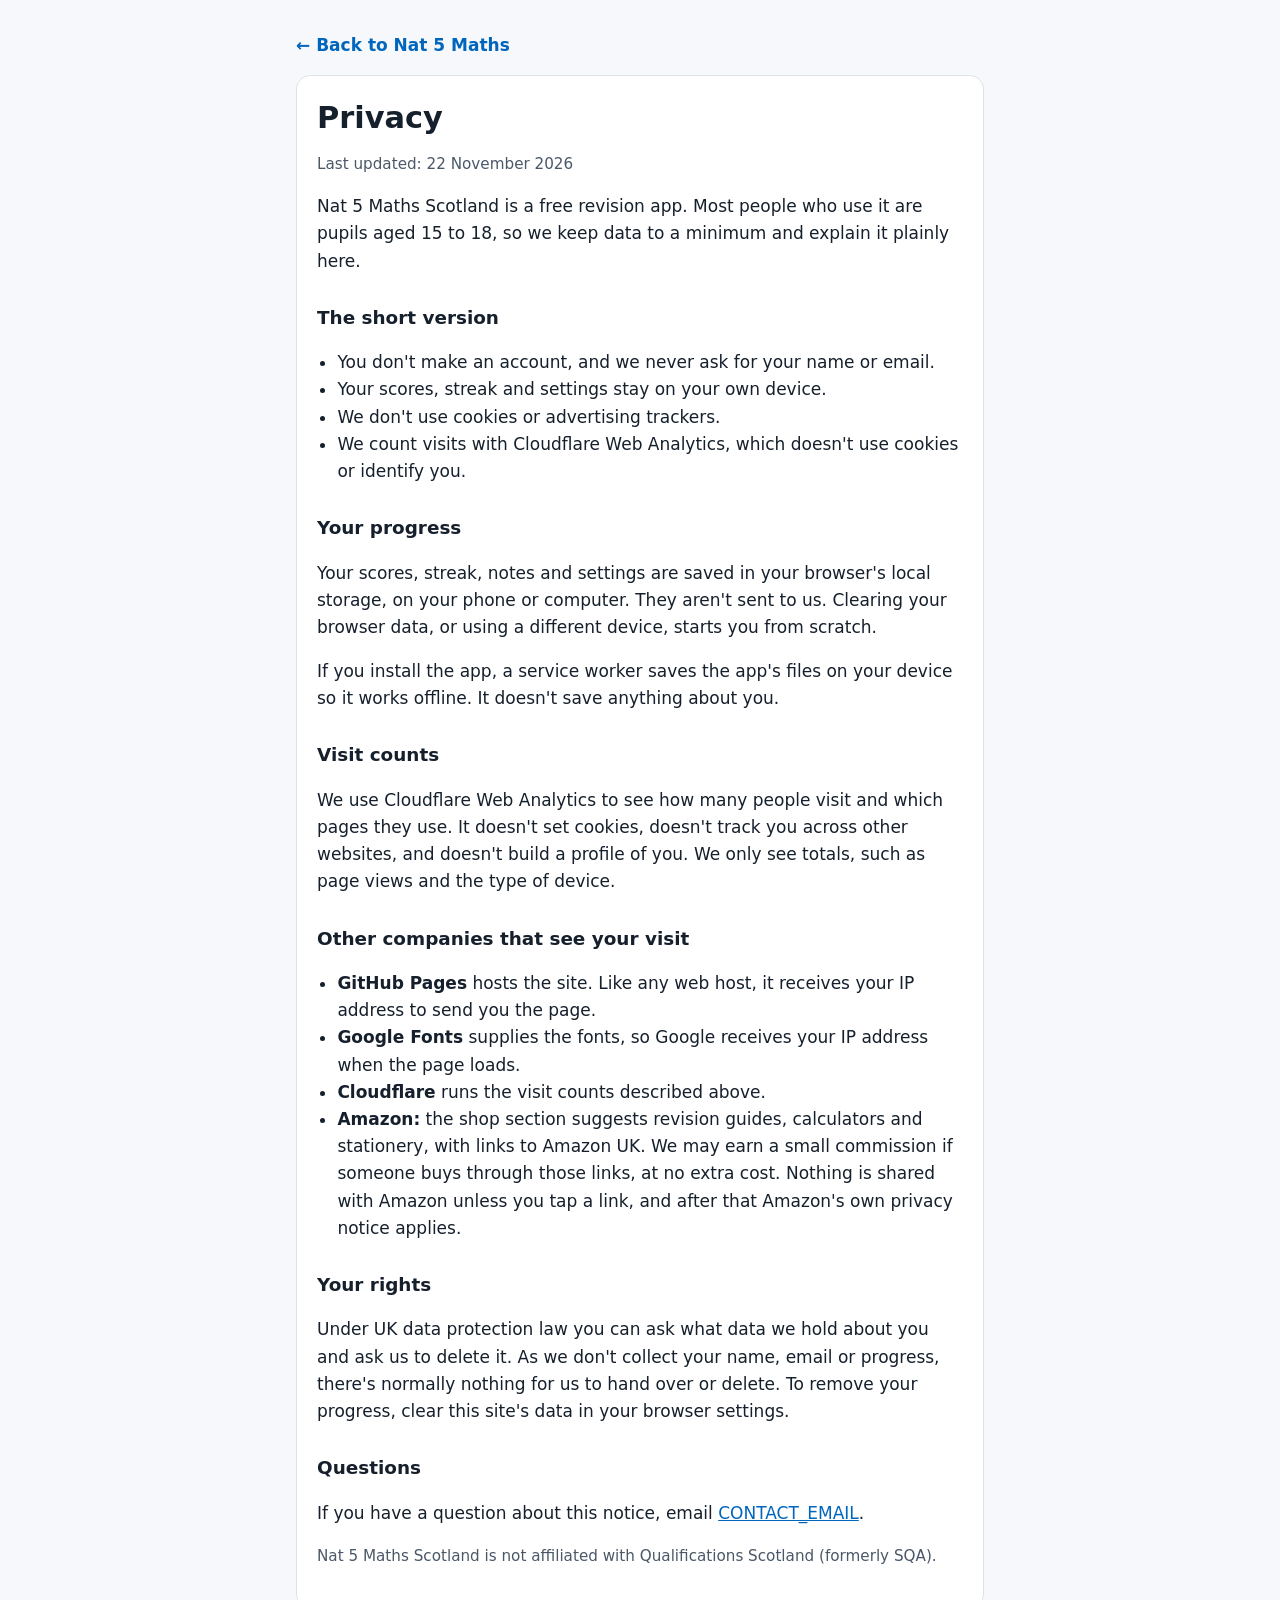
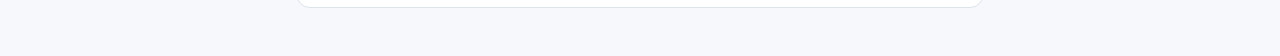
==== privacy.html @ 2ecba60d "Add Privacy page, footer link and Cloudflare Web Analytics beacon Cookieless visit counts for an und" ====
<!DOCTYPE html>
<html lang="en-GB">
<head>
<meta charset="UTF-8">
<meta name="viewport" content="width=device-width, initial-scale=1, viewport-fit=cover">
<title>Privacy | Nat 5 Maths Scotland</title>
<meta name="description" content="How nat5mathsscotland.com handles your data: progress stays on your device, no accounts, no cookies, and cookieless visit counts from Cloudflare.">
<link rel="canonical" href="https://nat5mathsscotland.com/privacy.html">
<meta name="theme-color" content="#0065bd">
<link rel="icon" href="icon-192.png">
<style>
  :root { --ink:#16202c; --muted:#4a5868; --bg:#f6f8fb; --card:#ffffff; --line:#dde3ea; --accent:#0065bd; }
  @media (prefers-color-scheme: dark) {
    :root { --ink:#e8eef5; --muted:#a9b6c4; --bg:#0f1620; --card:#17212d; --line:#2a3644; --accent:#5aa9ff; }
  }
  * { box-sizing:border-box; }
  body { margin:0; background:var(--bg); color:var(--ink); font:17px/1.6 system-ui, -apple-system, "Segoe UI", Roboto, sans-serif; }
  main { max-width:720px; margin:0 auto; padding:32px 16px 48px; }
  .card { background:var(--card); border:1px solid var(--line); border-radius:14px; padding:24px 20px; }
  h1 { font-size:1.9rem; line-height:1.2; margin:0 0 4px; }
  h2 { font-size:1.15rem; margin:28px 0 6px; }
  p, li { color:var(--ink); }
  .muted { color:var(--muted); font-size:.95rem; }
  a { color:var(--accent); }
  ul { padding-left:1.2em; }
  .back { display:inline-block; margin-bottom:16px; font-weight:600; text-decoration:none; }
</style>
</head>
<body>
<main>
  <a class="back" href="/">← Back to Nat 5 Maths</a>
  <div class="card">
    <h1>Privacy</h1>
    <p class="muted">Last updated: 22 November 2026</p>

    <p>Nat 5 Maths Scotland is a free revision app. Most people who use it are pupils aged 15 to 18, so we keep data to a minimum and explain it plainly here.</p>

    <h2>The short version</h2>
    <ul>
      <li>You don't make an account, and we never ask for your name or email.</li>
      <li>Your scores, streak and settings stay on your own device.</li>
      <li>We don't use cookies or advertising trackers.</li>
      <li>We count visits with Cloudflare Web Analytics, which doesn't use cookies or identify you.</li>
    </ul>

    <h2>Your progress</h2>
    <p>Your scores, streak, notes and settings are saved in your browser's local storage, on your phone or computer. They aren't sent to us. Clearing your browser data, or using a different device, starts you from scratch.</p>
    <p>If you install the app, a service worker saves the app's files on your device so it works offline. It doesn't save anything about you.</p>

    <h2>Visit counts</h2>
    <p>We use Cloudflare Web Analytics to see how many people visit and which pages they use. It doesn't set cookies, doesn't track you across other websites, and doesn't build a profile of you. We only see totals, such as page views and the type of device.</p>

    <h2>Other companies that see your visit</h2>
    <ul>
      <li><b>GitHub Pages</b> hosts the site. Like any web host, it receives your IP address to send you the page.</li>
      <li><b>Google Fonts</b> supplies the fonts, so Google receives your IP address when the page loads.</li>
      <li><b>Cloudflare</b> runs the visit counts described above.</li>
      <li><b>Amazon:</b> the shop section suggests revision guides, calculators and stationery, with links to Amazon UK. We may earn a small commission if someone buys through those links, at no extra cost. Nothing is shared with Amazon unless you tap a link, and after that Amazon's own privacy notice applies.</li>
    </ul>

    <h2>Your rights</h2>
    <p>Under UK data protection law you can ask what data we hold about you and ask us to delete it. As we don't collect your name, email or progress, there's normally nothing for us to hand over or delete. To remove your progress, clear this site's data in your browser settings.</p>

    <h2>Questions</h2>
    <!-- TODO(Caroline): add a contact email for this site before merging. -->
    <p>If you have a question about this notice, email <a href="mailto:CONTACT_EMAIL">CONTACT_EMAIL</a>.</p>

    <p class="muted">Nat 5 Maths Scotland is not affiliated with Qualifications Scotland (formerly SQA).</p>
  </div>
</main>
</body>
</html>
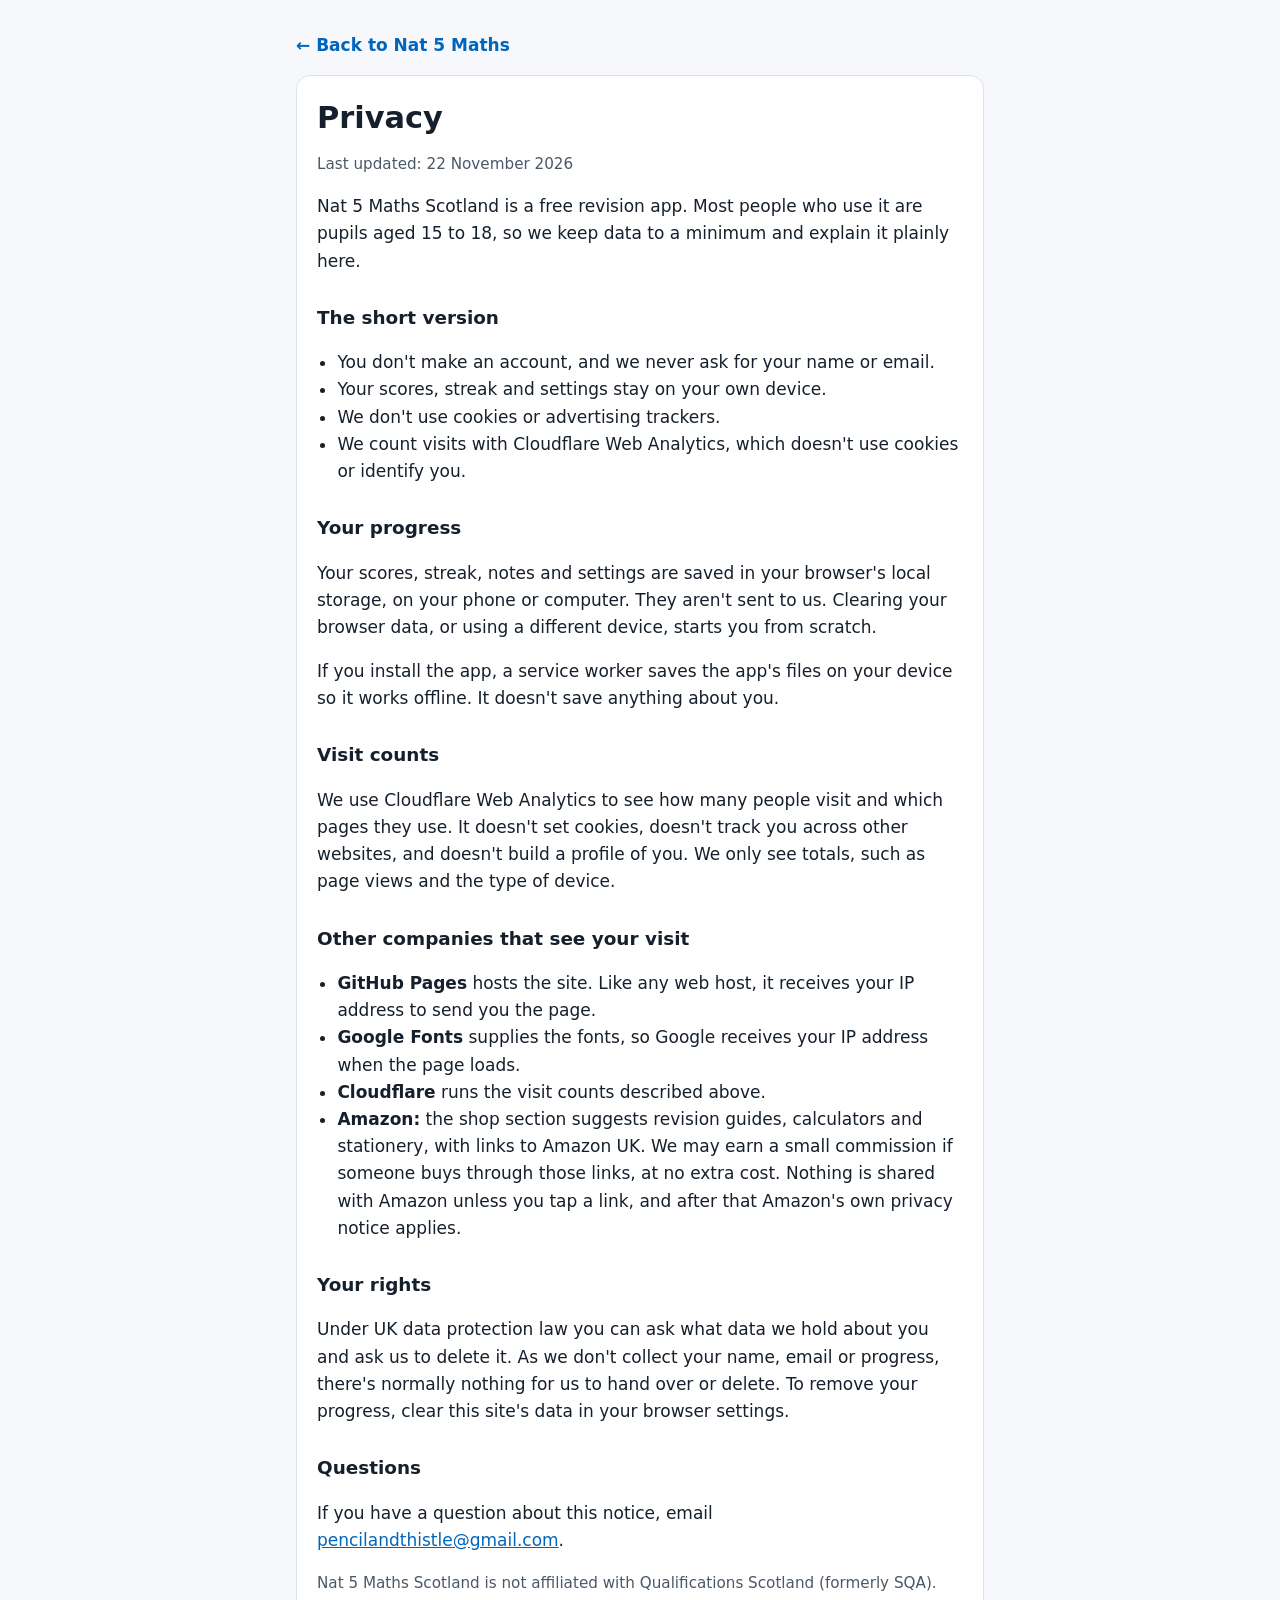
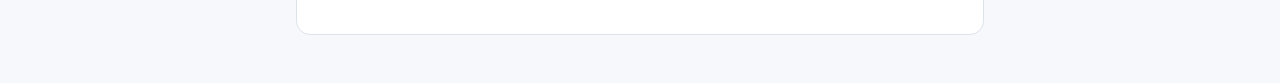
==== commit 734da8d8: "Fill in Cloudflare Web Analytics token and contact email Co-Authored-By: Claude Opus 5.5 <noreply@an" ====
--- a/privacy.html
+++ b/privacy.html
@@ -62,8 +62,7 @@
     <p>Under UK data protection law you can ask what data we hold about you and ask us to delete it. As we don't collect your name, email or progress, there's normally nothing for us to hand over or delete. To remove your progress, clear this site's data in your browser settings.</p>
 
     <h2>Questions</h2>
-    <!-- TODO(Caroline): add a contact email for this site before merging. -->
-    <p>If you have a question about this notice, email <a href="mailto:CONTACT_EMAIL">CONTACT_EMAIL</a>.</p>
+    <p>If you have a question about this notice, email <a href="mailto:pencilandthistle@gmail.com">pencilandthistle@gmail.com</a>.</p>
 
     <p class="muted">Nat 5 Maths Scotland is not affiliated with Qualifications Scotland (formerly SQA).</p>
   </div>
